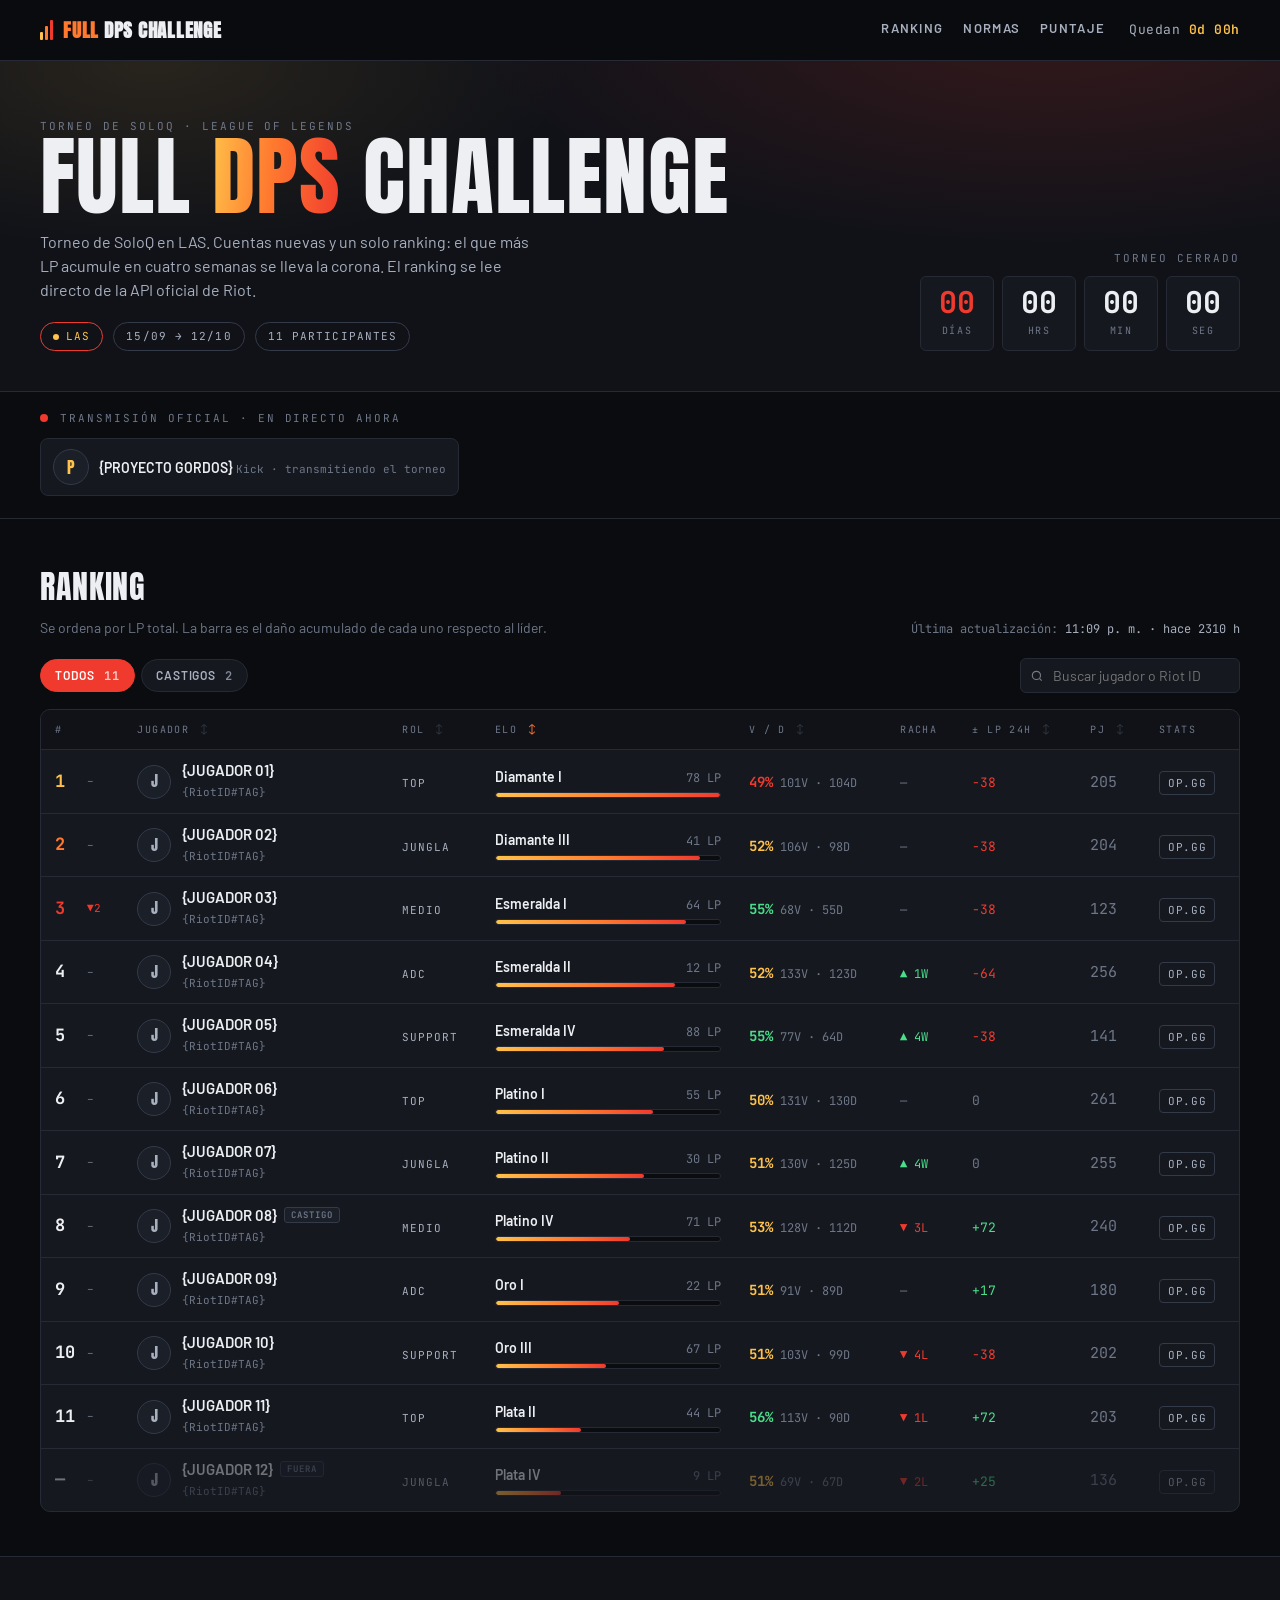
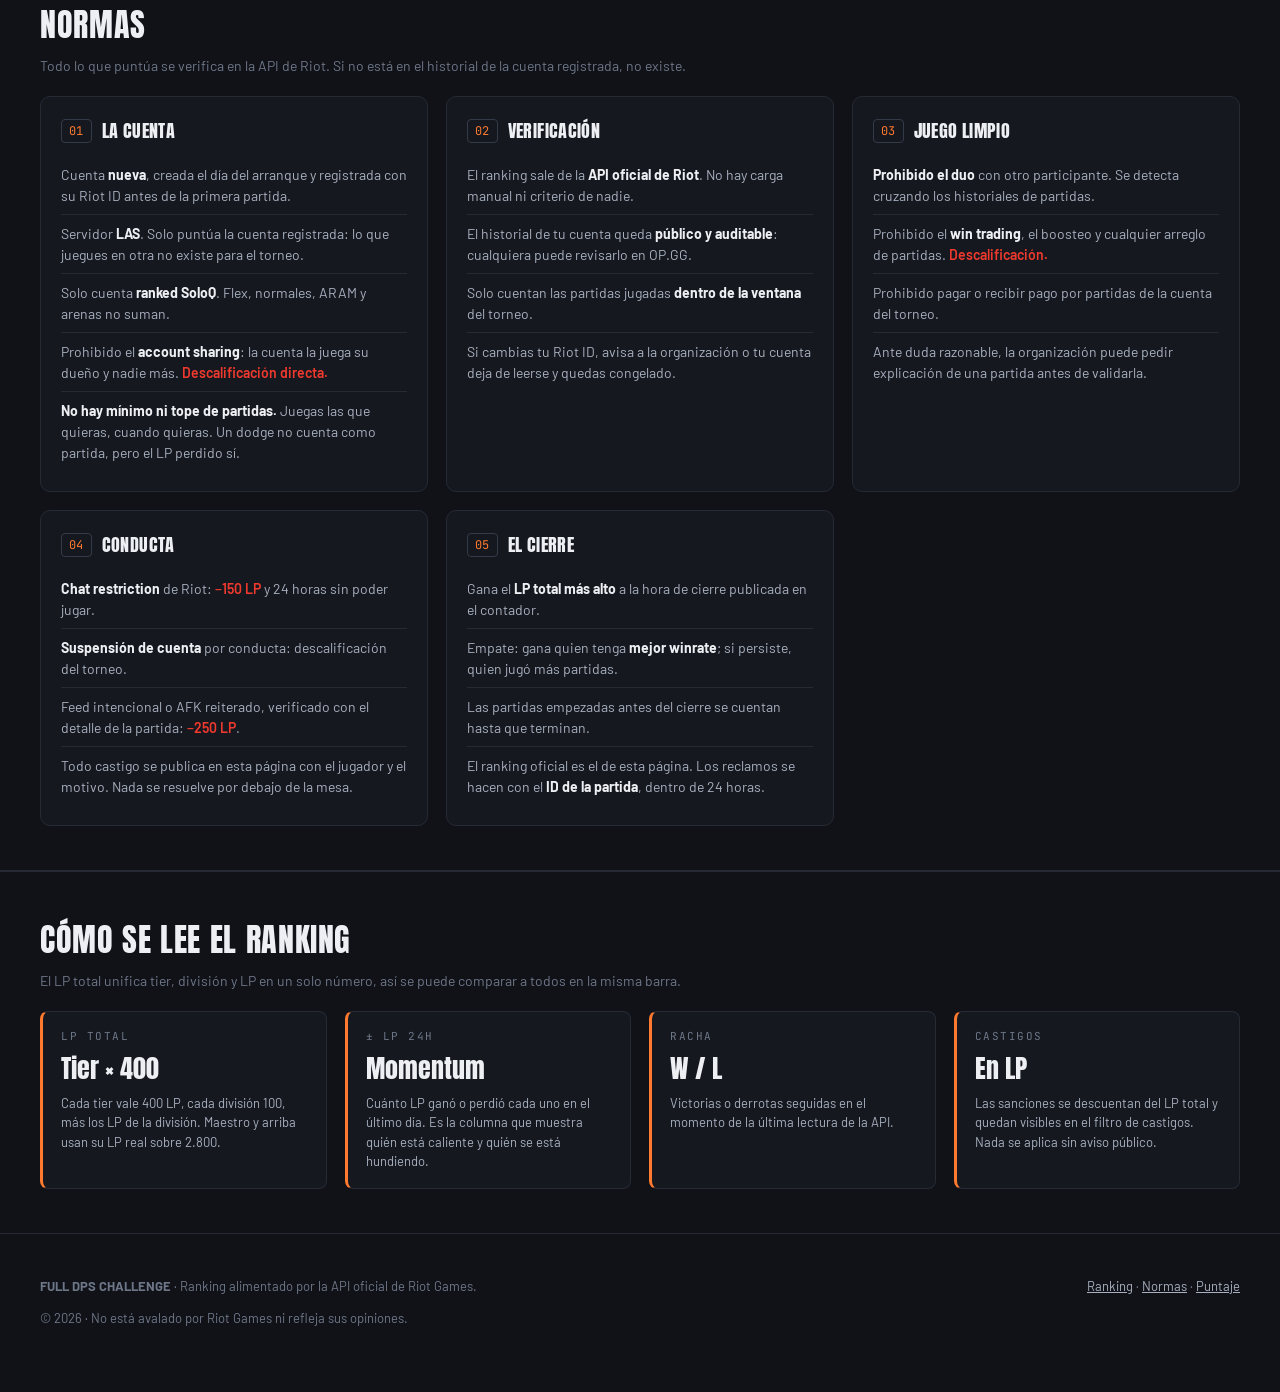
==== index.html @ c048a7b2 "Add files via upload" ====
<!doctype html>
<html lang="es">
<head>
<meta charset="utf-8">
<meta name="viewport" content="width=device-width, initial-scale=1">
<title>FULL DPS CHALLENGE — Ranking en vivo</title>
<meta name="description" content="Ranking en vivo del FULL DPS CHALLENGE: clasificación de SoloQ en LAS, normas y castigos.">
<meta property="og:title" content="FULL DPS CHALLENGE">
<meta property="og:description" content="Ranking en vivo del torneo de SoloQ.">
<meta property="og:type" content="website">
<link rel="preconnect" href="https://fonts.googleapis.com">
<link rel="preconnect" href="https://fonts.gstatic.com" crossorigin>
<link rel="stylesheet" href="https://fonts.googleapis.com/css2?family=Anton&family=Barlow:wght@400;500;600;700&family=JetBrains+Mono:wght@400;700&display=swap">
<link rel="stylesheet" href="assets/styles.css">
</head>
<body>

<header class="site-header">
  <div class="wrap">
    <a class="logo" href="#">
      <span class="bars"><i></i><i></i><i></i></span>
      <b id="logoName">FULL DPS CHALLENGE</b>
    </a>
    <nav class="nav">
      <a href="#ranking">Ranking</a>
      <a href="#normas">Normas</a>
      <a href="#puntaje">Puntaje</a>
    </nav>
    <span class="hdr-clock" id="hdrClock"></span>
  </div>
</header>

<div class="hero">
  <div class="wrap">
    <div>
      <span class="eyebrow">Torneo de SoloQ · League of Legends</span>
      <h1 id="heroTitle">FULL DPS CHALLENGE</h1>
      <p class="sub" id="heroSub"></p>
      <div class="hero-meta">
        <span class="tag hot"><span class="dot"></span><span id="tagRegion">LAS</span></span>
        <span class="tag" id="tagFechas"></span>
        <span class="tag" id="tagJugadores"></span>
      </div>
    </div>
    <div class="countdown">
      <div class="eyebrow lbl" id="cdLabel">El torneo termina en</div>
      <div class="cd-units">
        <div class="cd-unit" id="cdDias"><b id="cdD">00</b><span>días</span></div>
        <div class="cd-unit"><b id="cdH">00</b><span>hrs</span></div>
        <div class="cd-unit"><b id="cdM">00</b><span>min</span></div>
        <div class="cd-unit"><b id="cdS">00</b><span>seg</span></div>
      </div>
    </div>
  </div>
</div>

<div class="live-strip" id="tiraCanal">
  <div class="wrap">
    <div class="live-head">
      <span class="live-dot"></span>
      <span class="eyebrow">Transmisión oficial · <span id="estadoCanal">En directo ahora</span></span>
    </div>
    <div class="live-cards" id="canalOficial"></div>
  </div>
</div>

<section class="section" id="ranking">
  <div class="wrap">
    <div class="section-head">
      <div>
        <h2>Ranking</h2>
        <p>Se ordena por LP total. La barra es el daño acumulado de cada uno respecto al líder.</p>
      </div>
      <span class="updated" id="updated">Última actualización: <b>—</b></span>
    </div>

    <div class="controls">
      <div class="filters">
        <button class="filter" id="fTodos" data-filtro="todos" aria-pressed="true">Todos <span class="n">0</span></button>
        <button class="filter" id="fCastigos" data-filtro="castigos" aria-pressed="false">Castigos <span class="n">0</span></button>
      </div>
      <div class="search">
        <svg width="14" height="14" viewBox="0 0 24 24" fill="none" stroke="currentColor" stroke-width="2"><circle cx="11" cy="11" r="7"/><path d="m20 20-3.5-3.5"/></svg>
        <input id="buscador" type="search" placeholder="Buscar jugador o Riot ID" aria-label="Buscar jugador">
      </div>
    </div>

    <div class="table-wrap">
      <table class="rank">
        <thead>
          <tr>
            <th>#</th>
            <th class="sortable" data-campo="nombre">Jugador <span class="arrow">↕</span></th>
            <th class="sortable" data-campo="rol">Rol <span class="arrow">↕</span></th>
            <th class="sortable" data-campo="lp" aria-sort="descending">Elo <span class="arrow">↕</span></th>
            <th class="sortable" data-campo="wr">V / D <span class="arrow">↕</span></th>
            <th>Racha</th>
            <th class="sortable" data-campo="delta">± LP 24h <span class="arrow">↕</span></th>
            <th class="sortable" data-campo="partidas">PJ <span class="arrow">↕</span></th>
            <th>Stats</th>
          </tr>
        </thead>
        <tbody id="rankBody">
          <tr><td colspan="9"><div class="empty-row">Cargando ranking…</div></td></tr>
        </tbody>
      </table>
    </div>
  </div>
</section>

<section class="section" id="normas" style="background:var(--bg-2); border-top:1px solid var(--line); border-bottom:1px solid var(--line)">
  <div class="wrap">
    <div class="section-head">
      <div>
        <h2>Normas</h2>
        <p>Todo lo que puntúa se verifica en la API de Riot. Si no está en el historial de la cuenta registrada, no existe.</p>
      </div>
    </div>
    <div class="rules-grid">

      <div class="rule-card">
        <h3><span class="ix">01</span> La cuenta</h3>
        <ul>
          <li>Cuenta <b>nueva</b>, creada el día del arranque y registrada con su Riot ID antes de la primera partida.</li>
          <li>Servidor <b>LAS</b>. Solo puntúa la cuenta registrada: lo que juegues en otra no existe para el torneo.</li>
          <li>Solo cuenta <b>ranked SoloQ</b>. Flex, normales, ARAM y arenas no suman.</li>
          <li>Prohibido el <b>account sharing</b>: la cuenta la juega su dueño y nadie más. <span class="pen">Descalificación directa.</span></li>
          <li><b>No hay mínimo ni tope de partidas.</b> Juegas las que quieras, cuando quieras. Un dodge no cuenta como partida, pero el LP perdido sí.</li>
        </ul>
      </div>

      <div class="rule-card">
        <h3><span class="ix">02</span> Verificación</h3>
        <ul>
          <li>El ranking sale de la <b>API oficial de Riot</b>. No hay carga manual ni criterio de nadie.</li>
          <li>El historial de tu cuenta queda <b>público y auditable</b>: cualquiera puede revisarlo en OP.GG.</li>
          <li>Solo cuentan las partidas jugadas <b>dentro de la ventana</b> del torneo.</li>
          <li>Si cambias tu Riot ID, avisa a la organización o tu cuenta deja de leerse y quedas congelado.</li>
        </ul>
      </div>

      <div class="rule-card">
        <h3><span class="ix">03</span> Juego limpio</h3>
        <ul>
          <li><b>Prohibido el duo</b> con otro participante. Se detecta cruzando los historiales de partidas.</li>
          <li>Prohibido el <b>win trading</b>, el boosteo y cualquier arreglo de partidas. <span class="pen">Descalificación.</span></li>
          <li>Prohibido pagar o recibir pago por partidas de la cuenta del torneo.</li>
          <li>Ante duda razonable, la organización puede pedir explicación de una partida antes de validarla.</li>
        </ul>
      </div>

      <div class="rule-card">
        <h3><span class="ix">04</span> Conducta</h3>
        <ul>
          <li><b>Chat restriction</b> de Riot: <span class="pen">−150 LP</span> y 24 horas sin poder jugar.</li>
          <li><b>Suspensión de cuenta</b> por conducta: descalificación del torneo.</li>
          <li>Feed intencional o AFK reiterado, verificado con el detalle de la partida: <span class="pen">−250 LP</span>.</li>
          <li>Todo castigo se publica en esta página con el jugador y el motivo. Nada se resuelve por debajo de la mesa.</li>
        </ul>
      </div>

      <div class="rule-card">
        <h3><span class="ix">05</span> El cierre</h3>
        <ul>
          <li>Gana el <b>LP total más alto</b> a la hora de cierre publicada en el contador.</li>
          <li>Empate: gana quien tenga <b>mejor winrate</b>; si persiste, quien jugó más partidas.</li>
          <li>Las partidas empezadas antes del cierre se cuentan hasta que terminan.</li>
          <li>El ranking oficial es el de esta página. Los reclamos se hacen con el <b>ID de la partida</b>, dentro de 24 horas.</li>
        </ul>
      </div>

    </div>
  </div>
</section>

<section class="section" id="puntaje" style="background:var(--bg-2); border-top:1px solid var(--line)">
  <div class="wrap">
    <div class="section-head">
      <div>
        <h2>Cómo se lee el ranking</h2>
        <p>El LP total unifica tier, división y LP en un solo número, así se puede comparar a todos en la misma barra.</p>
      </div>
    </div>
    <div class="scoring">
      <div class="score-box">
        <div class="k">LP total</div>
        <div class="v">Tier × 400</div>
        <p>Cada tier vale 400 LP, cada división 100, más los LP de la división. Maestro y arriba usan su LP real sobre 2.800.</p>
      </div>
      <div class="score-box">
        <div class="k">± LP 24h</div>
        <div class="v">Momentum</div>
        <p>Cuánto LP ganó o perdió cada uno en el último día. Es la columna que muestra quién está caliente y quién se está hundiendo.</p>
      </div>
      <div class="score-box">
        <div class="k">Racha</div>
        <div class="v">W / L</div>
        <p>Victorias o derrotas seguidas en el momento de la última lectura de la API.</p>
      </div>
      <div class="score-box">
        <div class="k">Castigos</div>
        <div class="v">En LP</div>
        <p>Las sanciones se descuentan del LP total y quedan visibles en el filtro de castigos. Nada se aplica sin aviso público.</p>
      </div>
    </div>
  </div>
</section>

<footer class="site-footer">
  <div class="wrap">
    <div>
      <p><b id="footerNombre">FULL DPS CHALLENGE</b> · Ranking alimentado por la API oficial de Riot Games.</p>
      <p>© <span id="anio"></span> · No está avalado por Riot Games ni refleja sus opiniones.</p>
    </div>
    <div>
      <p><a href="#ranking">Ranking</a> · <a href="#normas">Normas</a> · <a href="#puntaje">Puntaje</a></p>
    </div>
  </div>
</footer>

<script src="assets/app.js"></script>
</body>
</html>
---- assets/styles.css ----
/* ==========================================================================
   FULL DPS CHALLENGE — hoja de estilos
   Identidad: medidor de daño. El ranking se lee como un damage meter:
   cada jugador es una barra que crece con su LP total.
   ========================================================================== */

:root{
  /* superficie */
  --bg:#0B0C10;
  --bg-2:#101218;
  --surface:#15181F;
  --surface-2:#1B1F28;
  --line:#252A35;
  --line-2:#333A48;

  /* tinta */
  --ink:#EDEFF3;
  --ink-2:#A8B0BF;
  --ink-3:#6E7788;

  /* acentos: el gradiente del medidor va de ámbar a rojo crítico */
  --dps-1:#FFC24A;
  --dps-2:#FF7A2F;
  --dps-3:#F03A2E;
  --live:#37DCE4;
  --ok:#4ADE8A;
  --warn:#FFC24A;
  --bad:#F03A2E;

  --mono:"JetBrains Mono", ui-monospace, SFMono-Regular, Menlo, monospace;
  --sans:"Barlow", ui-sans-serif, system-ui, -apple-system, sans-serif;
  --disp:"Anton", "Arial Narrow", ui-sans-serif, sans-serif;
}

*{box-sizing:border-box}
html{scroll-behavior:smooth}
@media (prefers-reduced-motion:reduce){html{scroll-behavior:auto} *{animation:none !important; transition:none !important}}

body{
  margin:0;
  background:var(--bg);
  color:var(--ink);
  font-family:var(--sans);
  font-size:15px;
  line-height:1.5;
  -webkit-font-smoothing:antialiased;
}
a{color:inherit}
button{font:inherit; color:inherit}
h1,h2,h3{margin:0; font-family:var(--disp); font-weight:400; letter-spacing:.02em; text-transform:uppercase; text-wrap:balance}
.mono{font-family:var(--mono); font-variant-numeric:tabular-nums}
.wrap{max-width:1240px; margin:0 auto; padding:0 20px}
.eyebrow{font-family:var(--mono); font-size:11px; letter-spacing:.18em; text-transform:uppercase; color:var(--ink-3)}

/* ---------- header ---------- */
.site-header{
  position:sticky; top:0; z-index:50;
  background:rgba(11,12,16,.92);
  backdrop-filter:blur(10px);
  border-bottom:1px solid var(--line);
}
.site-header .wrap{display:flex; align-items:center; gap:24px; height:60px}
.logo{display:flex; align-items:center; gap:10px; text-decoration:none; flex:none}
.logo .bars{display:flex; align-items:flex-end; gap:2px; height:20px}
.logo .bars i{width:3px; border-radius:1px; display:block}
.logo .bars i:nth-child(1){height:8px; background:var(--dps-1)}
.logo .bars i:nth-child(2){height:14px; background:var(--dps-2)}
.logo .bars i:nth-child(3){height:20px; background:var(--dps-3)}
.logo b{font-family:var(--disp); font-size:19px; letter-spacing:.04em}
.logo b span{color:var(--dps-2)}
.nav{display:flex; gap:20px; margin-left:auto}
.nav a{font-size:13px; text-transform:uppercase; letter-spacing:.1em; text-decoration:none; color:var(--ink-2); font-weight:600; padding:6px 0; border-bottom:2px solid transparent}
.nav a:hover,.nav a:focus-visible{color:var(--ink); border-bottom-color:var(--dps-2)}
.hdr-clock{font-family:var(--mono); font-size:13px; color:var(--ink-2); flex:none; letter-spacing:.04em}
.hdr-clock b{color:var(--dps-1); font-weight:600}

/* ---------- hero ---------- */
.hero{
  position:relative; overflow:hidden;
  border-bottom:1px solid var(--line);
  background:
    radial-gradient(900px 340px at 82% -10%, rgba(240,58,46,.16), transparent 65%),
    radial-gradient(700px 320px at 12% 0%, rgba(255,194,74,.10), transparent 60%),
    var(--bg-2);
}
.hero .wrap{padding:52px 20px 40px; display:grid; grid-template-columns:1fr auto; gap:36px; align-items:end}
.hero h1{font-size:clamp(44px,7.5vw,88px); line-height:.92; letter-spacing:.01em}
.hero h1 em{font-style:normal; background:linear-gradient(96deg, var(--dps-1), var(--dps-2) 45%, var(--dps-3)); -webkit-background-clip:text; background-clip:text; color:transparent}
.hero .sub{color:var(--ink-2); max-width:56ch; margin:14px 0 0; font-size:16px}
.hero-meta{display:flex; gap:10px; flex-wrap:wrap; margin-top:20px}

.countdown{text-align:right}
.countdown .lbl{margin-bottom:10px}
.cd-units{display:flex; gap:8px}
.cd-unit{
  background:var(--surface); border:1px solid var(--line); border-radius:6px;
  padding:10px 14px; min-width:74px; text-align:center;
}
.cd-unit b{display:block; font-family:var(--mono); font-size:30px; font-weight:700; line-height:1; font-variant-numeric:tabular-nums}
.cd-unit span{font-size:10px; letter-spacing:.16em; text-transform:uppercase; color:var(--ink-3); font-family:var(--mono)}
.cd-unit.crit b{color:var(--dps-3)}

.tag{
  display:inline-flex; align-items:center; gap:7px;
  font-family:var(--mono); font-size:11px; letter-spacing:.1em; text-transform:uppercase;
  border:1px solid var(--line-2); border-radius:999px; padding:5px 12px; color:var(--ink-2);
}
.tag.hot{border-color:var(--dps-3); color:var(--dps-1)}
.tag .dot{width:6px;height:6px;border-radius:50%;background:currentColor}

/* ---------- en vivo ---------- */
.live-strip{border-bottom:1px solid var(--line); background:var(--bg); padding:18px 0}
.live-head{display:flex; align-items:center; gap:12px; margin-bottom:12px}
.live-dot{width:8px;height:8px;border-radius:50%;background:var(--bad); animation:pulse 1.8s ease-in-out infinite}
@keyframes pulse{0%,100%{opacity:1; transform:scale(1)} 50%{opacity:.45; transform:scale(.82)}}
.live-cards{display:flex; gap:10px; overflow-x:auto; padding-bottom:4px}
.live-card{
  flex:none; min-width:212px; display:flex; gap:10px; align-items:center;
  background:var(--surface); border:1px solid var(--line); border-radius:8px; padding:10px 12px;
  text-decoration:none; transition:border-color .15s, transform .15s;
}
.live-card:hover{border-color:var(--dps-2); transform:translateY(-1px)}
.live-card .av{width:36px;height:36px;border-radius:50%;background:var(--surface-2); border:1px solid var(--line-2); display:grid; place-items:center; font-family:var(--disp); font-size:16px; color:var(--dps-1); flex:none}
.live-card .who{font-weight:600; font-size:14px; line-height:1.2}
.live-card .plat{font-family:var(--mono); font-size:11px; color:var(--ink-3)}
.live-empty{color:var(--ink-3); font-size:14px; font-family:var(--mono)}
.live-strip.off .live-dot{background:var(--ink-3); animation:none}
.live-strip.off .live-card{opacity:.6}

/* ---------- controles del ranking ---------- */
.section{padding:44px 0}
.section-head{display:flex; align-items:flex-end; justify-content:space-between; gap:20px; flex-wrap:wrap; margin-bottom:20px}
.section-head h2{font-size:32px}
.section-head p{margin:6px 0 0; color:var(--ink-3); font-size:14px}
.updated{font-family:var(--mono); font-size:12px; color:var(--ink-3)}
.updated b{color:var(--ink-2); font-weight:400}

.controls{display:flex; gap:10px; flex-wrap:wrap; align-items:center; margin-bottom:16px}
.filters{display:flex; gap:6px; flex-wrap:wrap}
.filter{
  border:1px solid var(--line); background:var(--surface); border-radius:999px;
  padding:6px 14px; font-size:12px; letter-spacing:.08em; text-transform:uppercase;
  font-weight:600; cursor:pointer; color:var(--ink-2); transition:.15s;
}
.filter:hover{border-color:var(--line-2); color:var(--ink)}
.filter[aria-pressed="true"]{background:var(--dps-3); border-color:var(--dps-3); color:#fff}
.filter .n{font-family:var(--mono); opacity:.75; margin-left:6px}
.search{margin-left:auto; position:relative}
.search input{
  background:var(--surface); border:1px solid var(--line); border-radius:6px;
  padding:8px 12px 8px 32px; color:var(--ink); font-size:14px; width:220px; font-family:var(--sans);
}
.search input:focus{outline:2px solid var(--dps-2); outline-offset:1px; border-color:var(--dps-2)}
.search svg{position:absolute; left:10px; top:50%; transform:translateY(-50%); opacity:.45}

/* ---------- tabla / damage meter ---------- */
.table-wrap{overflow-x:auto; border:1px solid var(--line); border-radius:10px; background:var(--surface)}
table.rank{width:100%; border-collapse:collapse; min-width:900px}
table.rank th{
  text-align:left; font-family:var(--mono); font-size:10px; letter-spacing:.14em; text-transform:uppercase;
  color:var(--ink-3); font-weight:400; padding:12px 14px; border-bottom:1px solid var(--line);
  background:var(--bg-2); white-space:nowrap;
}
table.rank th.sortable{cursor:pointer; user-select:none}
table.rank th.sortable:hover{color:var(--ink)}
table.rank th .arrow{opacity:.35; margin-left:4px}
table.rank th[aria-sort] .arrow{opacity:1; color:var(--dps-2)}
table.rank td{padding:11px 14px; border-bottom:1px solid var(--line); vertical-align:middle}
table.rank tbody tr{transition:background .12s}
table.rank tbody tr:hover{background:var(--surface-2)}
table.rank tbody tr:last-child td{border-bottom:0}
table.rank tbody tr.out{opacity:.42}

.pos{display:flex; align-items:center; gap:8px; font-family:var(--mono); font-variant-numeric:tabular-nums}
.pos .n{font-size:17px; font-weight:700; min-width:24px}
.pos .mv{font-size:11px; display:inline-flex; align-items:center; gap:2px}
.mv.up{color:var(--ok)} .mv.down{color:var(--bad)} .mv.same{color:var(--ink-3)}
tr.top1 .pos .n{color:var(--dps-1)}
tr.top2 .pos .n{color:var(--dps-2)}
tr.top3 .pos .n{color:var(--dps-3)}

.who-cell{display:flex; align-items:center; gap:11px; min-width:210px}
.av{width:34px;height:34px;border-radius:50%;background:var(--surface-2); border:1px solid var(--line-2); display:grid; place-items:center; font-family:var(--disp); font-size:15px; color:var(--ink-2); flex:none}
.who .nm{font-weight:600; font-size:15px; line-height:1.2; display:flex; align-items:center; gap:7px}
.who .rid{font-family:var(--mono); font-size:11px; color:var(--ink-3)}
.badge-live{
  font-family:var(--mono); font-size:9px; letter-spacing:.1em; padding:2px 6px; border-radius:3px;
  background:var(--bad); color:#fff; font-weight:700;
}
.badge-out{font-family:var(--mono); font-size:9px; letter-spacing:.1em; padding:2px 6px; border-radius:3px; background:var(--surface-2); color:var(--ink-3); border:1px solid var(--line-2)}

.role{font-family:var(--mono); font-size:11px; letter-spacing:.08em; text-transform:uppercase; color:var(--ink-2); white-space:nowrap}

/* medidor */
.meter{min-width:200px}
.meter .top{display:flex; align-items:baseline; justify-content:space-between; gap:10px; margin-bottom:5px}
.meter .elo{font-size:14px; font-weight:600; white-space:nowrap}
.meter .lp{font-family:var(--mono); font-size:12px; color:var(--ink-3)}
.meter .bar{height:6px; background:var(--bg); border-radius:3px; overflow:hidden; border:1px solid var(--line)}
.meter .bar i{display:block; height:100%; background:linear-gradient(90deg, var(--dps-1), var(--dps-2) 55%, var(--dps-3)); border-radius:3px; transition:width .5s ease}

.wl{font-family:var(--mono); font-size:12px; white-space:nowrap}
.wl b{font-size:14px; font-weight:700}
.wl .d{color:var(--ink-3)}
.wr-good{color:var(--ok)} .wr-mid{color:var(--warn)} .wr-bad{color:var(--bad)}

.streak{font-family:var(--mono); font-size:12px; display:inline-flex; gap:2px; align-items:center; white-space:nowrap}
.streak.w{color:var(--ok)} .streak.l{color:var(--bad)} .streak.none{color:var(--ink-3)}

.delta{font-family:var(--mono); font-size:13px; font-variant-numeric:tabular-nums; white-space:nowrap}
.delta.up{color:var(--ok)} .delta.down{color:var(--bad)} .delta.flat{color:var(--ink-3)}

.opgg{
  font-family:var(--mono); font-size:11px; letter-spacing:.06em; text-decoration:none;
  border:1px solid var(--line-2); border-radius:4px; padding:4px 8px; color:var(--ink-2); white-space:nowrap;
}
.opgg:hover{border-color:var(--dps-2); color:var(--dps-1)}

.empty-row{padding:38px 14px; text-align:center; color:var(--ink-3); font-family:var(--mono); font-size:13px}

/* ---------- normas ---------- */
.rules-grid{display:grid; grid-template-columns:repeat(auto-fit,minmax(290px,1fr)); gap:18px}
.rule-card{background:var(--surface); border:1px solid var(--line); border-radius:10px; padding:20px}
.rule-card h3{font-size:18px; margin-bottom:6px; display:flex; align-items:center; gap:10px}
.rule-card h3 .ix{font-family:var(--mono); font-size:12px; color:var(--dps-2); border:1px solid var(--line-2); border-radius:4px; padding:2px 7px}
.rule-card ul{margin:12px 0 0; padding:0; list-style:none}
.rule-card li{padding:8px 0; border-top:1px solid var(--line); font-size:14px; color:var(--ink-2)}
.rule-card li:first-child{border-top:0}
.rule-card li b{color:var(--ink)}
.rule-card li .pen{color:var(--dps-3); font-weight:600}

.scoring{display:grid; grid-template-columns:repeat(auto-fit,minmax(260px,1fr)); gap:18px; margin-top:18px}
.score-box{background:var(--surface); border:1px solid var(--line); border-left:3px solid var(--dps-2); border-radius:8px; padding:16px 18px}
.score-box .k{font-family:var(--mono); font-size:11px; letter-spacing:.14em; text-transform:uppercase; color:var(--ink-3)}
.score-box .v{font-family:var(--disp); font-size:26px; margin-top:4px}
.score-box p{margin:6px 0 0; font-size:13px; color:var(--ink-2)}

/* ---------- footer ---------- */
.site-footer{border-top:1px solid var(--line); padding:30px 0 50px; color:var(--ink-3); font-size:13px; background:var(--bg-2)}
.site-footer .wrap{display:flex; gap:20px; justify-content:space-between; flex-wrap:wrap}
.site-footer a{color:var(--ink-2)}

/* ---------- responsive ---------- */
@media (max-width:900px){
  .hero .wrap{grid-template-columns:1fr; align-items:start; gap:26px}
  .countdown{text-align:left}
  .nav{display:none}
}
@media (max-width:600px){
  .hdr-clock{display:none}
  .logo b{font-size:16px}
  .cd-unit{min-width:60px; padding:8px 10px}
  .cd-unit b{font-size:24px}
  .search{margin-left:0; width:100%}
  .search input{width:100%}
}
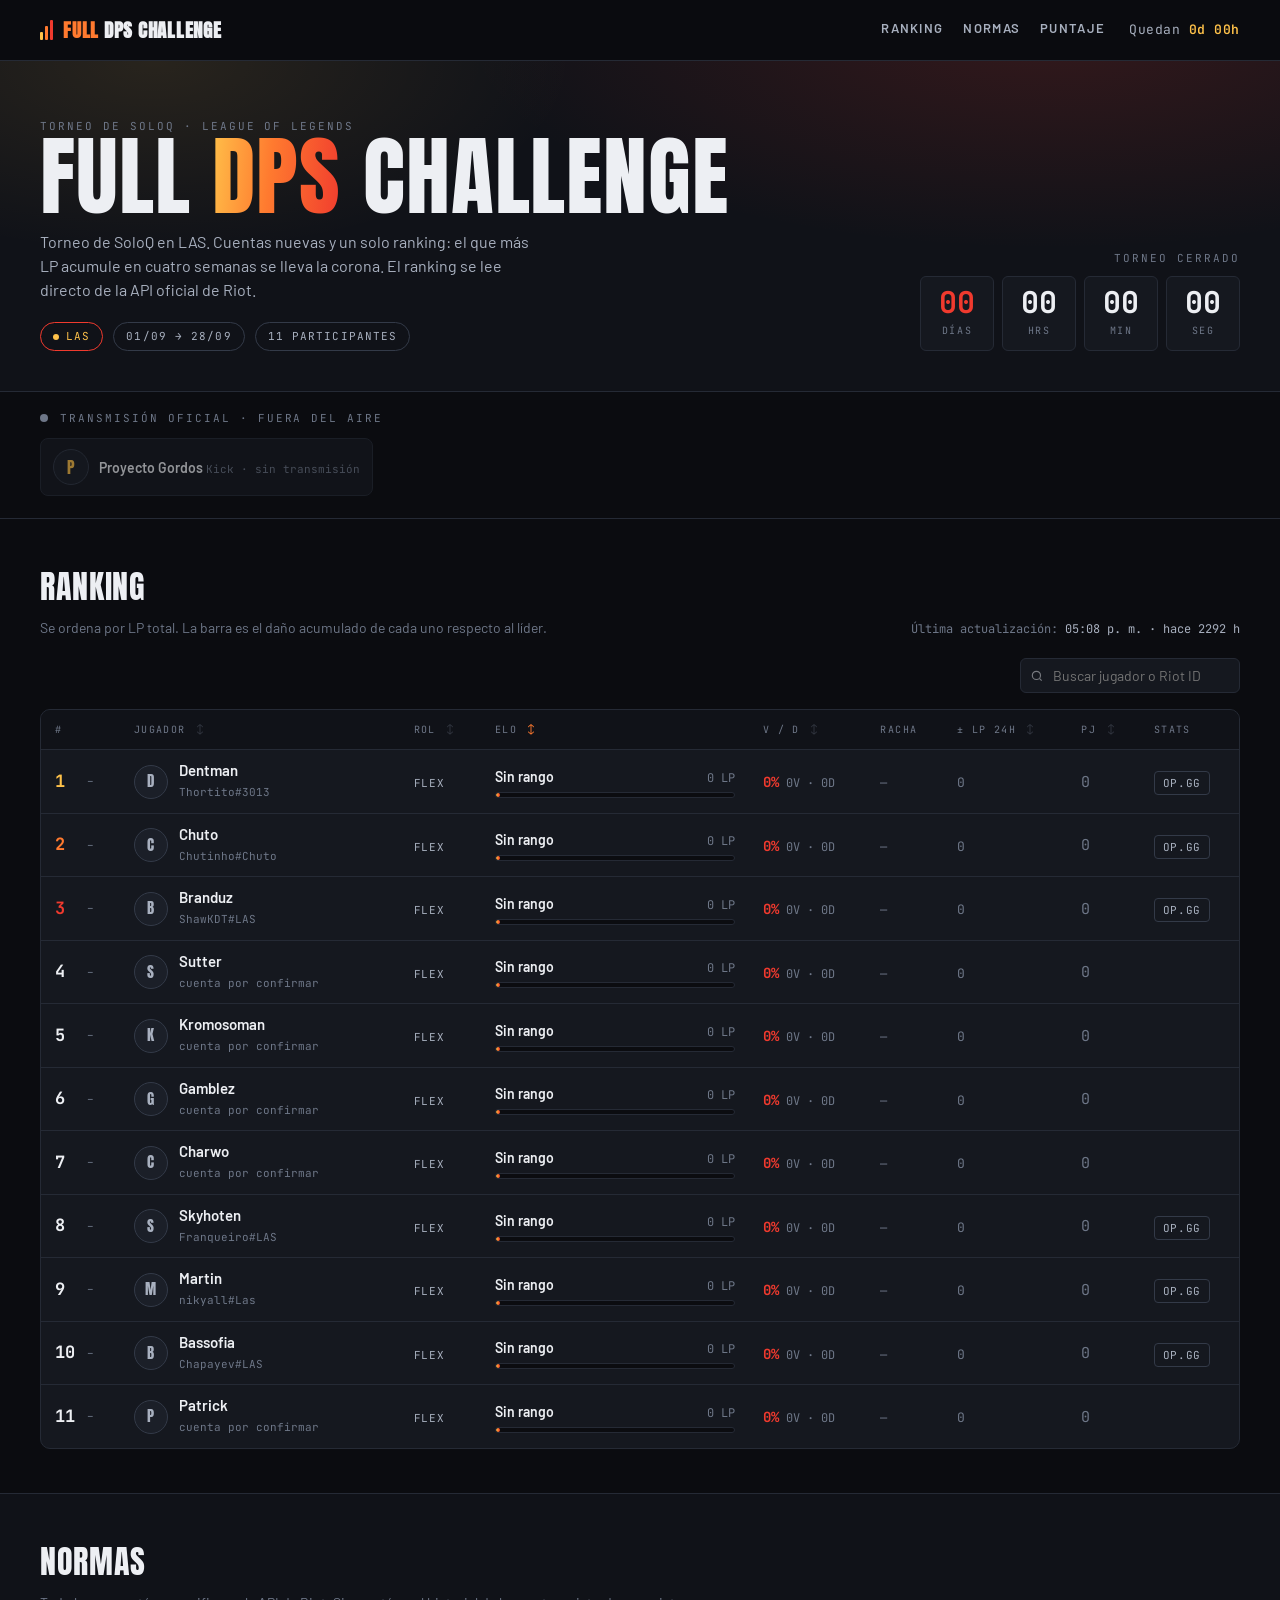
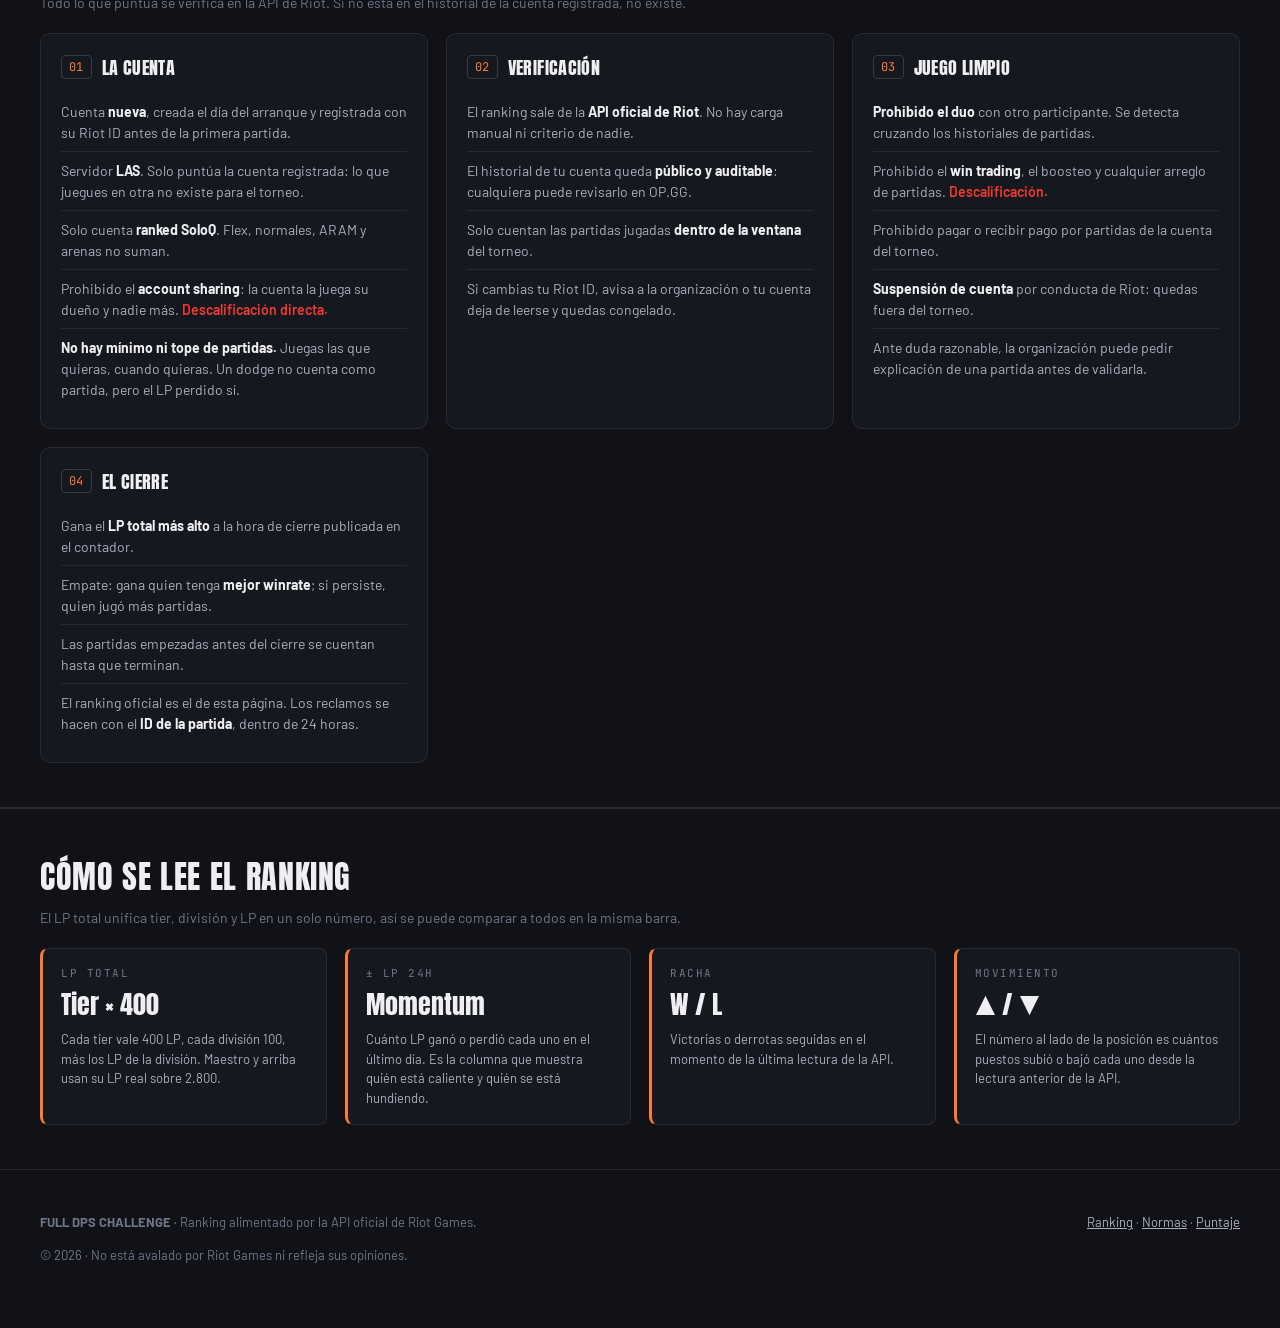
==== commit 975ecd79: "Cargar los inscritos reales, arrancar hoy y sacar los castigos - data/participantes.json: los 11 ins" ====
--- a/index.html
+++ b/index.html
@@ -4,7 +4,7 @@
 <meta charset="utf-8">
 <meta name="viewport" content="width=device-width, initial-scale=1">
 <title>FULL DPS CHALLENGE — Ranking en vivo</title>
-<meta name="description" content="Ranking en vivo del FULL DPS CHALLENGE: clasificación de SoloQ en LAS, normas y castigos.">
+<meta name="description" content="Ranking en vivo del FULL DPS CHALLENGE: clasificación de SoloQ en LAS y normas del torneo.">
 <meta property="og:title" content="FULL DPS CHALLENGE">
 <meta property="og:description" content="Ranking en vivo del torneo de SoloQ.">
 <meta property="og:type" content="website">
@@ -75,10 +75,6 @@
     </div>
 
     <div class="controls">
-      <div class="filters">
-        <button class="filter" id="fTodos" data-filtro="todos" aria-pressed="true">Todos <span class="n">0</span></button>
-        <button class="filter" id="fCastigos" data-filtro="castigos" aria-pressed="false">Castigos <span class="n">0</span></button>
-      </div>
       <div class="search">
         <svg width="14" height="14" viewBox="0 0 24 24" fill="none" stroke="currentColor" stroke-width="2"><circle cx="11" cy="11" r="7"/><path d="m20 20-3.5-3.5"/></svg>
         <input id="buscador" type="search" placeholder="Buscar jugador o Riot ID" aria-label="Buscar jugador">
@@ -145,22 +141,13 @@
           <li><b>Prohibido el duo</b> con otro participante. Se detecta cruzando los historiales de partidas.</li>
           <li>Prohibido el <b>win trading</b>, el boosteo y cualquier arreglo de partidas. <span class="pen">Descalificación.</span></li>
           <li>Prohibido pagar o recibir pago por partidas de la cuenta del torneo.</li>
+          <li><b>Suspensión de cuenta</b> por conducta de Riot: quedas fuera del torneo.</li>
           <li>Ante duda razonable, la organización puede pedir explicación de una partida antes de validarla.</li>
         </ul>
       </div>
 
       <div class="rule-card">
-        <h3><span class="ix">04</span> Conducta</h3>
-        <ul>
-          <li><b>Chat restriction</b> de Riot: <span class="pen">−150 LP</span> y 24 horas sin poder jugar.</li>
-          <li><b>Suspensión de cuenta</b> por conducta: descalificación del torneo.</li>
-          <li>Feed intencional o AFK reiterado, verificado con el detalle de la partida: <span class="pen">−250 LP</span>.</li>
-          <li>Todo castigo se publica en esta página con el jugador y el motivo. Nada se resuelve por debajo de la mesa.</li>
-        </ul>
-      </div>
-
-      <div class="rule-card">
-        <h3><span class="ix">05</span> El cierre</h3>
+        <h3><span class="ix">04</span> El cierre</h3>
         <ul>
           <li>Gana el <b>LP total más alto</b> a la hora de cierre publicada en el contador.</li>
           <li>Empate: gana quien tenga <b>mejor winrate</b>; si persiste, quien jugó más partidas.</li>
@@ -198,9 +185,9 @@
         <p>Victorias o derrotas seguidas en el momento de la última lectura de la API.</p>
       </div>
       <div class="score-box">
-        <div class="k">Castigos</div>
-        <div class="v">En LP</div>
-        <p>Las sanciones se descuentan del LP total y quedan visibles en el filtro de castigos. Nada se aplica sin aviso público.</p>
+        <div class="k">Movimiento</div>
+        <div class="v">▲ / ▼</div>
+        <p>El número al lado de la posición es cuántos puestos subió o bajó cada uno desde la lectura anterior de la API.</p>
       </div>
     </div>
   </div>
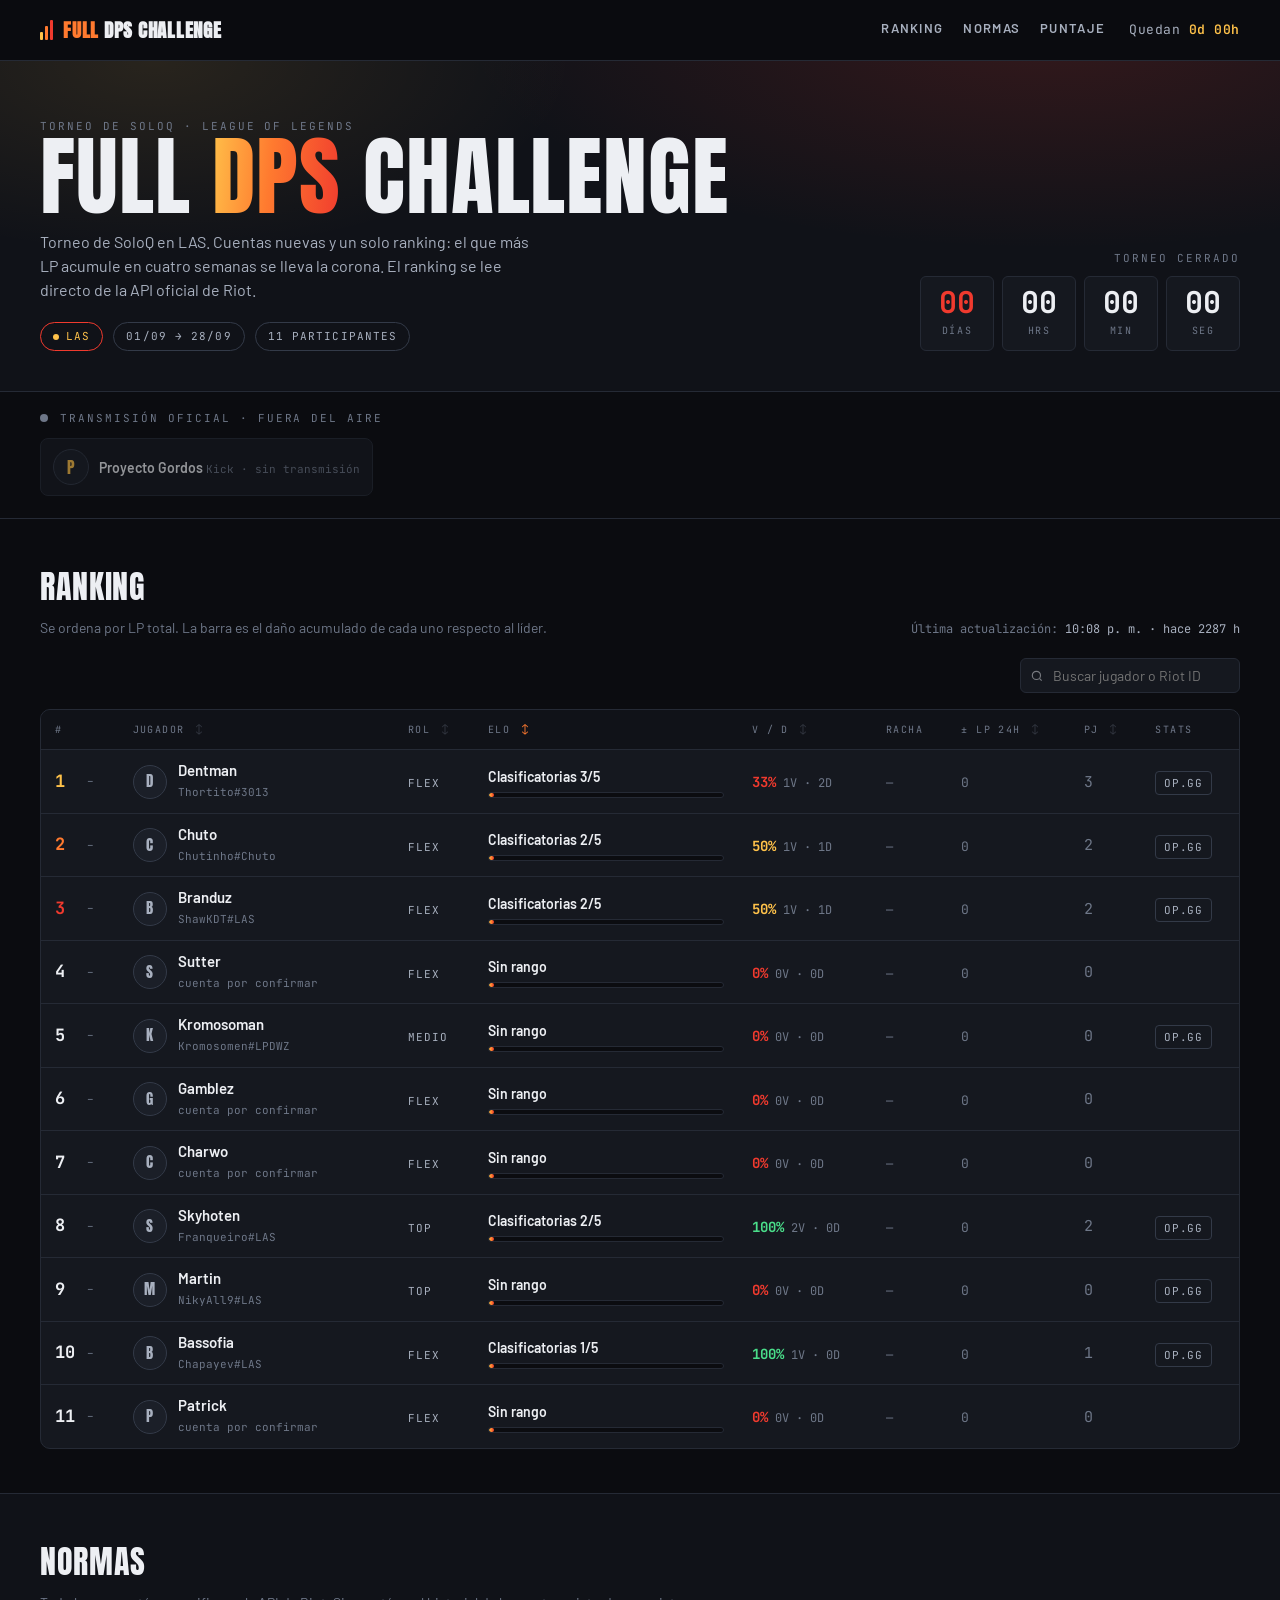
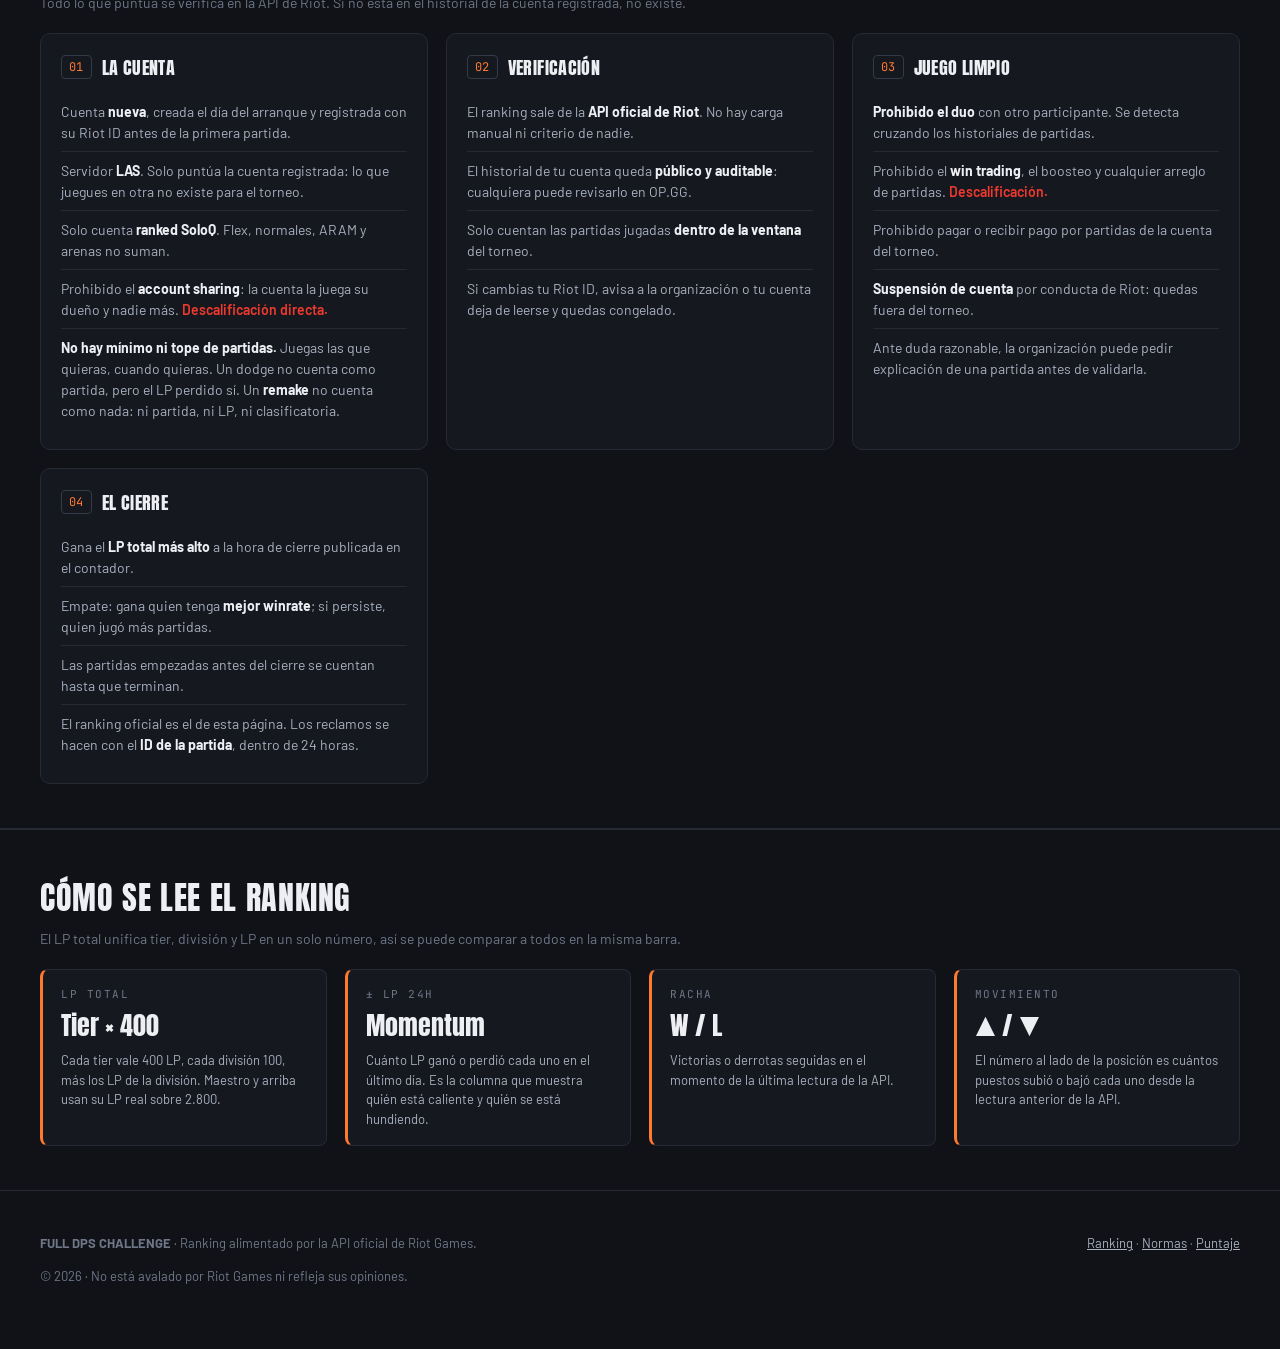
==== commit 920fd55a: "No contar los remakes como partida jugada Un remake queda anulado por Riot: no resta LP, no entra al" ====
--- a/index.html
+++ b/index.html
@@ -121,7 +121,7 @@
           <li>Servidor <b>LAS</b>. Solo puntúa la cuenta registrada: lo que juegues en otra no existe para el torneo.</li>
           <li>Solo cuenta <b>ranked SoloQ</b>. Flex, normales, ARAM y arenas no suman.</li>
           <li>Prohibido el <b>account sharing</b>: la cuenta la juega su dueño y nadie más. <span class="pen">Descalificación directa.</span></li>
-          <li><b>No hay mínimo ni tope de partidas.</b> Juegas las que quieras, cuando quieras. Un dodge no cuenta como partida, pero el LP perdido sí.</li>
+          <li><b>No hay mínimo ni tope de partidas.</b> Juegas las que quieras, cuando quieras. Un dodge no cuenta como partida, pero el LP perdido sí. Un <b>remake</b> no cuenta como nada: ni partida, ni LP, ni clasificatoria.</li>
         </ul>
       </div>
 
